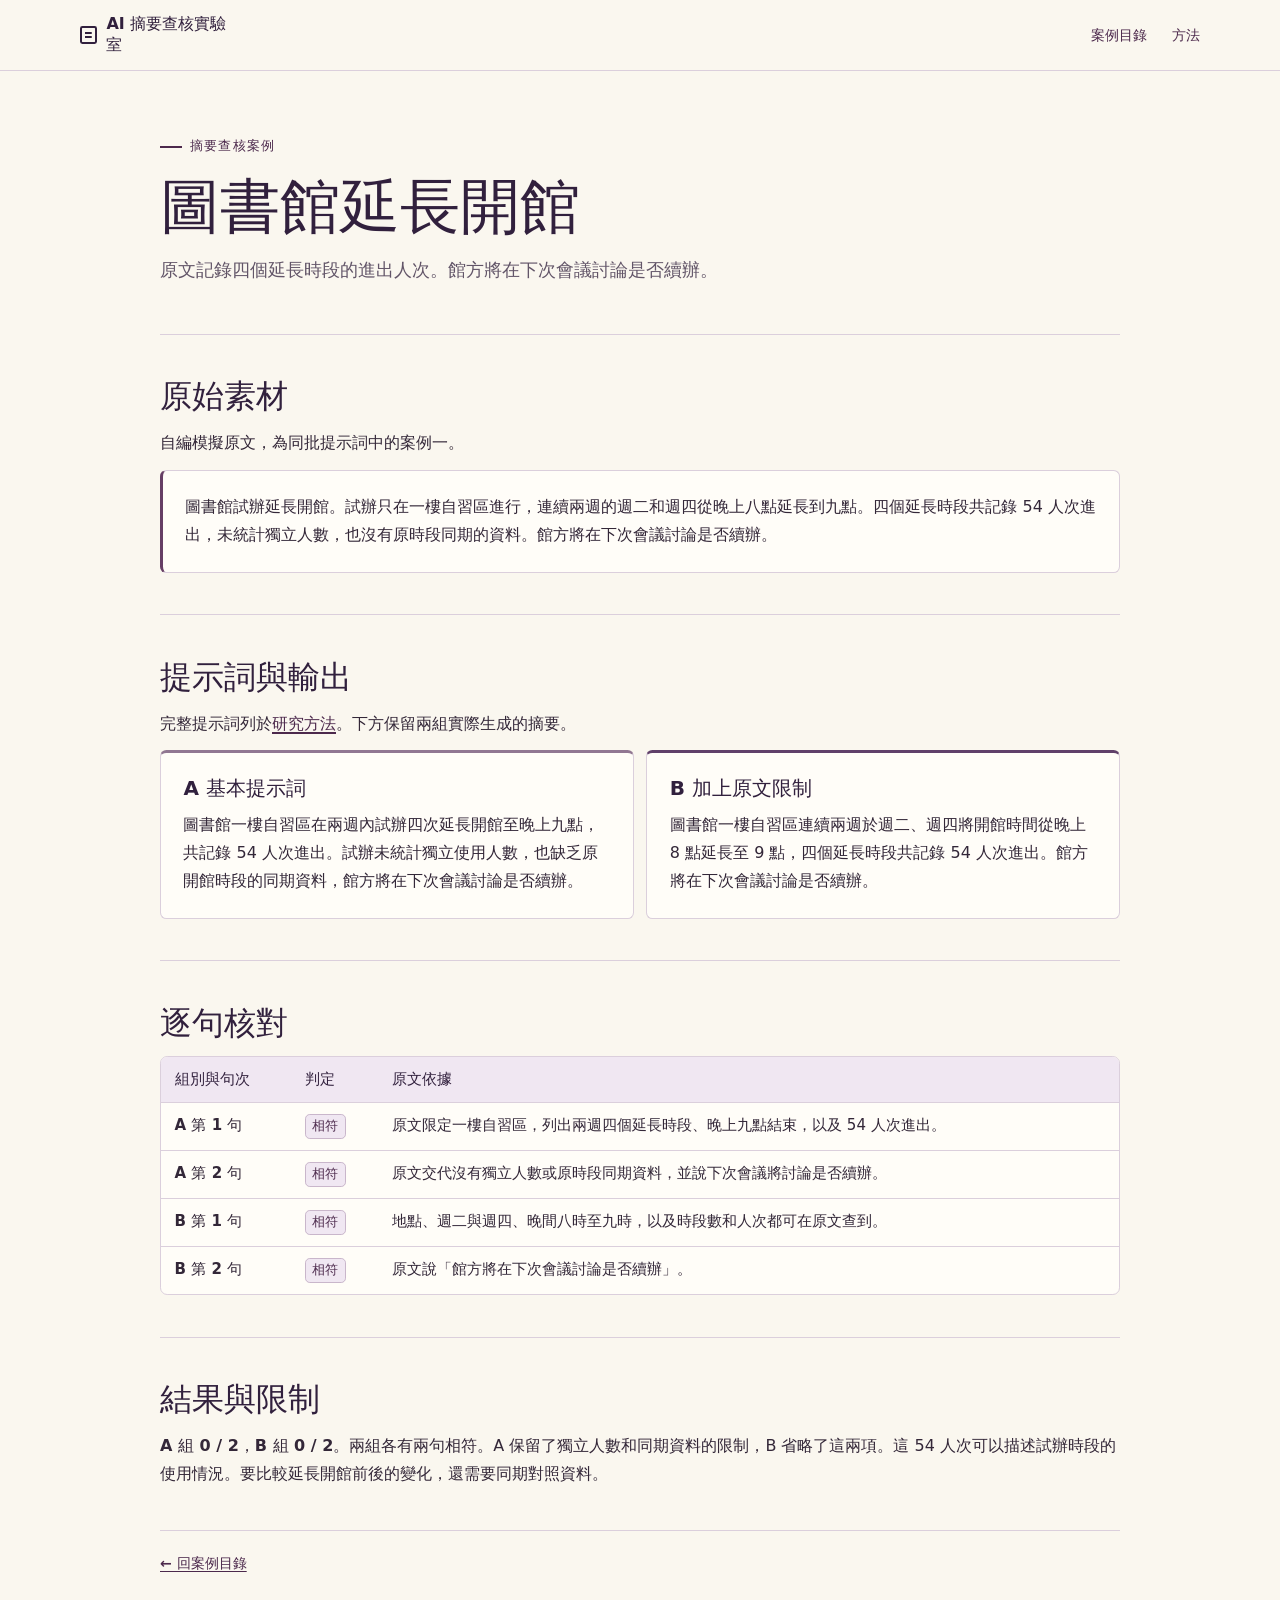
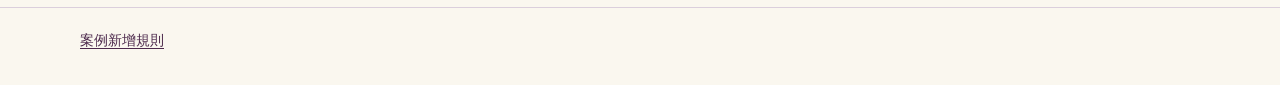
==== cases/library-hours.html @ f0dc340d "Add AI summary audit research site" ====
<!doctype html>
<html lang="zh-Hant">
<head>
  <meta charset="utf-8">
  <meta name="viewport" content="width=device-width, initial-scale=1">
  <meta name="description" content="用兩種提示詞摘要圖書館試辦延長開館的模擬紀錄，再逐句核對。">
  <title>圖書館延長開館｜AI 摘要查核實驗室</title>
  <link rel="stylesheet" href="../assets/style.css">
</head>
<body class="case-page">
  <header class="site-header">
    <div class="site-shell header-inner">
      <a class="brand" href="../index.html">AI 摘要查核實驗室</a>
      <nav class="header-nav" aria-label="主導覽"><a href="../index.html#cases">案例目錄</a><a href="../index.html#method">方法</a></nav>
    </div>
  </header>
  <main class="site-shell case-main">
    <header class="case-heading">
      <p class="eyebrow">摘要查核案例</p>
      <h1>圖書館延長開館</h1>
      <p class="lede">原文記錄四個延長時段的進出人次。館方將在下次會議討論是否續辦。</p>
    </header>
    <div class="case-content">
      <section aria-labelledby="source-heading">
        <h2 id="source-heading">原始素材</h2>
        <p>自編模擬原文，為同批提示詞中的案例一。</p>
        <blockquote class="source-text">圖書館試辦延長開館。試辦只在一樓自習區進行，連續兩週的週二和週四從晚上八點延長到九點。四個延長時段共記錄 54 人次進出，未統計獨立人數，也沒有原時段同期的資料。館方將在下次會議討論是否續辦。</blockquote>
      </section>
      <section aria-labelledby="output-heading">
        <h2 id="output-heading">提示詞與輸出</h2>
        <p>完整提示詞列於<a href="../index.html#method">研究方法</a>。下方保留兩組實際生成的摘要。</p>
        <div class="comparison">
          <div class="condition"><h3>A 基本提示詞</h3><blockquote>圖書館一樓自習區在兩週內試辦四次延長開館至晚上九點，共記錄 54 人次進出。試辦未統計獨立使用人數，也缺乏原開館時段的同期資料，館方將在下次會議討論是否續辦。</blockquote></div>
          <div class="condition"><h3>B 加上原文限制</h3><blockquote>圖書館一樓自習區連續兩週於週二、週四將開館時間從晚上 8 點延長至 9 點，四個延長時段共記錄 54 人次進出。館方將在下次會議討論是否續辦。</blockquote></div>
        </div>
      </section>
      <section aria-labelledby="check-heading">
        <h2 id="check-heading">逐句核對</h2>
        <div class="table-wrap">
          <table class="evidence-table">
            <thead><tr><th scope="col">組別與句次</th><th scope="col">判定</th><th scope="col">原文依據</th></tr></thead>
            <tbody>
              <tr><th scope="row">A 第 1 句</th><td><span class="status">相符</span></td><td>原文限定一樓自習區，列出兩週四個延長時段、晚上九點結束，以及 54 人次進出。</td></tr>
              <tr><th scope="row">A 第 2 句</th><td><span class="status">相符</span></td><td>原文交代沒有獨立人數或原時段同期資料，並說下次會議將討論是否續辦。</td></tr>
              <tr><th scope="row">B 第 1 句</th><td><span class="status">相符</span></td><td>地點、週二與週四、晚間八時至九時，以及時段數和人次都可在原文查到。</td></tr>
              <tr><th scope="row">B 第 2 句</th><td><span class="status">相符</span></td><td>原文說「館方將在下次會議討論是否續辦」。</td></tr>
            </tbody>
          </table>
        </div>
      </section>
      <section aria-labelledby="result-heading">
        <h2 id="result-heading">結果與限制</h2>
        <p><strong>A 組 0 / 2，B 組 0 / 2。</strong>兩組各有兩句相符。A 保留了獨立人數和同期資料的限制，B 省略了這兩項。這 54 人次可以描述試辦時段的使用情況。要比較延長開館前後的變化，還需要同期對照資料。</p>
      </section>
    </div>
    <div class="case-footer"><a href="../index.html#cases">← 回案例目錄</a></div>
  </main>
  <footer class="site-footer"><div class="site-shell"><a href="../AGENTS.md">案例新增規則</a></div></footer>
</body>
</html>
---- assets/style.css ----
:root {
  color-scheme: light;
  --paper: #faf7ef;
  --surface: #fffdf8;
  --ink: #332738;
  --muted: #625568;
  --title: #31203d;
  --plum: #663e65;
  --plum-dark: #4c294c;
  --line: #dbcfdc;
  --lavender: #f0e7f2;
  --page-gutter: clamp(1.125rem, 5vw, 3.5rem);
  font-family: system-ui, -apple-system, "PingFang TC", "Microsoft JhengHei", sans-serif;
  font-synthesis: none;
}

*, *::before, *::after { box-sizing: border-box; }

body {
  margin: 0;
  background: var(--paper);
  color: var(--ink);
  line-height: 1.75;
}

h1, h2, h3, p, blockquote { margin: 0; }

h1, h2, h3 {
  color: var(--title);
  line-height: 1.25;
  text-wrap: balance;
  overflow-wrap: anywhere;
}

h1 { font-size: clamp(2.2rem, 5.2vw, 4.5rem); }
h2 { font-size: clamp(1.45rem, 2.7vw, 2rem); }
h3 { font-size: clamp(1.05rem, 1.85vw, 1.25rem); }

a {
  color: var(--plum-dark);
  text-decoration-thickness: 0.095em;
  text-underline-offset: 0.2em;
  overflow-wrap: anywhere;
}

a:hover { color: var(--plum); }

:focus-visible {
  outline: 3px solid #6f3e77;
  outline-offset: 4px;
}

.skip-link {
  position: absolute;
  inset-block-start: 0.5rem;
  inset-inline-start: 0.5rem;
  z-index: 2;
  padding: 0.5rem 0.75rem;
  transform: translateY(-200%);
  background: var(--surface);
}

.skip-link:focus { transform: translateY(0); }

.site-shell,
.header-inner,
.case-main {
  width: min(calc(100% - 2 * var(--page-gutter)), 70rem);
  margin-inline: auto;
}

.site-shell .header-inner,
.site-shell .case-main { width: 100%; }

.site-header { border-block-end: 1px solid var(--line); }

.header-inner {
  display: flex;
  align-items: center;
  justify-content: space-between;
  gap: 0.65rem 1.75rem;
  flex-wrap: wrap;
  min-height: 4.4rem;
  padding-block: 0.625rem;
}

.brand {
  display: inline-flex;
  min-height: 2.75rem;
  align-items: center;
  gap: 0.6rem;
  color: var(--title);
  font-weight: 750;
  line-height: 1.3;
  text-decoration: none;
}

.brand::before {
  content: "";
  flex: 0 0 1.05rem;
  height: 1.15rem;
  border: 2px solid currentColor;
  border-radius: 0.15rem;
  background: linear-gradient(currentColor, currentColor) 50% 35% / 52% 2px no-repeat,
              linear-gradient(currentColor, currentColor) 50% 68% / 52% 2px no-repeat;
}

.header-nav,
.header-nav ul {
  display: flex;
  flex-wrap: wrap;
  align-items: center;
  gap: 0.1rem clamp(0.8rem, 2.5vw, 1.55rem);
}

.header-nav ul {
  list-style: none;
  padding: 0;
  margin: 0;
}

.header-nav a {
  display: inline-flex;
  align-items: center;
  min-height: 2.75rem;
  padding-block: 0.25rem;
  font-size: 0.9rem;
  font-weight: 650;
  text-decoration: none;
}

.header-nav a:hover,
.brand:hover { text-decoration: underline; }

.hero {
  display: grid;
  grid-template-columns: minmax(0, 1.3fr) minmax(0, 1fr);
  align-items: center;
  gap: clamp(1.5rem, 6vw, 5rem);
  padding-block: clamp(2.375rem, 7vw, 5.75rem);
}

.hero-copy > * + * { margin-block-start: 1rem; }

.eyebrow {
  display: flex;
  align-items: center;
  gap: 0.55rem;
  color: var(--plum-dark);
  font-size: 0.82rem;
  font-weight: 750;
  letter-spacing: 0.08em;
}

.eyebrow::before {
  content: "";
  flex: 0 0 1.35rem;
  height: 2px;
  background: currentColor;
}

.hero h1 {
  font-size: clamp(2.2rem, 4.4vw, 4rem);
  letter-spacing: -0.035em;
}

.lede {
  max-width: 41rem;
  color: var(--muted);
  font-size: clamp(1rem, 1.7vw, 1.125rem);
}

.primary-link {
  display: inline-flex;
  min-height: 3rem;
  align-items: center;
  justify-content: center;
  gap: 0.6rem;
  padding: 0.55rem 1.125rem;
  border: 1px solid transparent;
  border-radius: 0.4rem;
  background: var(--plum-dark);
  color: #fff;
  font-weight: 700;
  text-decoration: none;
}

.primary-link:hover {
  background: var(--plum);
  color: #fff;
}

.result-panel {
  min-width: 0;
  align-self: center;
  padding: clamp(1.15rem, 3.7vw, 2rem);
  border: 1px solid #d8c7dd;
  border-block-start: 4px solid var(--plum);
  border-radius: 0.6rem;
  background: var(--lavender);
  box-shadow: 0 1rem 2.3rem rgb(65 36 70 / 0.07);
}

.result-panel h2 { font-size: clamp(1.2rem, 2.25vw, 1.55rem); }

.result-panel > * + * { margin-block-start: 0.9rem; }

.result-panel > p {
  color: var(--muted);
  font-size: 0.88rem;
  line-height: 1.55;
}

.score-grid {
  display: grid;
  grid-template-columns: repeat(2, minmax(0, 1fr));
  gap: clamp(0.5rem, 1.8vw, 0.85rem);
  padding: 0;
  list-style: none;
}

.score {
  min-width: 0;
  padding: clamp(0.65rem, 2vw, 0.95rem);
  border: 1px solid #e0d5e1;
  border-radius: 0.35rem;
  background: var(--surface);
}

.score > * {
  display: block;
  margin-inline: 0;
  overflow-wrap: anywhere;
}

.score-label {
  color: var(--ink);
  font-size: 0.86rem;
  font-weight: 700;
  line-height: 1.4;
}

.score-value {
  margin-block: 0.3rem;
  color: var(--title);
  font-size: clamp(1.5rem, 3.6vw, 2.65rem);
  font-weight: 750;
  font-variant-numeric: tabular-nums;
  line-height: 1.1;
}

.score small,
.score-caption {
  color: var(--muted);
  font-size: 0.82rem;
  line-height: 1.45;
}

.catalog, .method, .findings {
  padding-block: clamp(1.65rem, 4vw, 2.85rem);
  border-block-start: 1px solid var(--line);
  scroll-margin-block-start: 1rem;
}

.catalog > * + *, .method > * + *, .findings > * + * {
  margin-block-start: 0.85rem;
}

.case-list {
  display: grid;
  gap: 0.7rem;
  padding: 0;
  list-style: none;
}

.case-card {
  display: flex;
  align-items: center;
  justify-content: space-between;
  gap: 0.75rem 1.35rem;
  padding: clamp(0.875rem, 3.5vw, 1.375rem) clamp(0.85rem, 3.5vw, 1.5rem);
  border: 1px solid var(--line);
  border-inline-start: 3px solid var(--plum);
  border-radius: 0.45rem;
  background: var(--surface);
  text-decoration: none;
}

.case-card:hover {
  border-color: var(--plum);
  background: #f8f0f8;
}

.case-card:hover h3 { text-decoration: underline; }

.case-copy p,
.case-card p {
  margin-block-start: 0.35rem;
  color: var(--muted);
  font-size: 0.91rem;
  line-height: 1.55;
}

.case-arrow {
  display: grid;
  flex: 0 0 2.2rem;
  width: 2.2rem;
  height: 2.2rem;
  place-items: center;
  border: 1px solid var(--line);
  border-radius: 50%;
  background: var(--paper);
  color: var(--plum-dark);
  font-size: 1.15rem;
  line-height: 1;
}

.method > p, .method > ol, .method > ul, .findings > p, .findings > ul, .prompt-list {
  max-width: 52rem;
}

.prompt-list {
  padding: clamp(0.85rem, 3.3vw, 1.4rem);
  border: 1px solid var(--line);
  border-inline-start: 3px solid var(--plum);
  border-radius: 0.4rem;
  background: var(--surface);
}

.prompt-list dt {
  color: var(--title);
  font-weight: 750;
}

.prompt-list dd { margin: 0.2rem 0 0; }

.prompt-list dd + dt {
  margin-block-start: 0.8rem;
  padding-block-start: 0.7rem;
  border-block-start: 1px solid var(--line);
}

.method ol, .method ul, .findings ul, .case-content ol, .case-content ul {
  padding-inline-start: 1.55rem;
}

.method li + li, .findings li + li, .case-content li + li { margin-block-start: 0.35rem; }

.method li::marker, .findings li::marker, .case-content li::marker { color: var(--plum); }

.site-footer, .case-footer {
  padding-block: 1.25rem 2rem;
  border-block-start: 1px solid var(--line);
  color: var(--muted);
  font-size: 0.88rem;
}

.case-main { max-width: 60rem; }

.case-heading {
  padding-block: clamp(2rem, 6vw, 4rem) clamp(1.75rem, 5vw, 3rem);
}

.case-heading > * + * { margin-block-start: 0.65rem; }

.case-heading h1 { font-size: clamp(2rem, 5vw, 3.75rem); }

.case-heading p { max-width: 44rem; }

.case-content > section {
  padding-block: clamp(1.45rem, 4.5vw, 2.6rem);
  border-block-start: 1px solid var(--line);
  scroll-margin-block-start: 1rem;
}

.case-content section > * + * { margin-block-start: 0.8rem; }

.source-text,
.method blockquote,
.condition {
  padding: clamp(0.9rem, 3.3vw, 1.4rem);
  border: 1px solid var(--line);
  border-radius: 0.4rem;
  background: var(--surface);
  overflow-wrap: anywhere;
}

.source-text, .method blockquote { border-inline-start: 3px solid var(--plum); }

blockquote p + p { margin-block-start: 0.5rem; }

.comparison {
  display: grid;
  grid-template-columns: repeat(2, minmax(0, 1fr));
  gap: 0.8rem;
}

.condition { border-block-start: 3px solid #917792; }

.condition + .condition { border-block-start-color: #60406a; }

.condition > * + * { margin-block-start: 0.65rem; }

.condition blockquote { color: var(--ink); }

.case-content pre {
  white-space: pre-wrap;
  overflow-wrap: anywhere;
  font: inherit;
}

.table-wrap {
  max-width: 100%;
  overflow-x: auto;
  border: 1px solid var(--line);
  border-radius: 0.45rem;
  background: var(--surface);
}

.evidence-table {
  width: 100%;
  border-collapse: collapse;
  text-align: start;
  font-size: 0.94rem;
  line-height: 1.55;
  overflow-wrap: anywhere;
}

.evidence-table caption {
  padding: 0.8rem 0.85rem;
  text-align: start;
  font-weight: 700;
}

.evidence-table th, .evidence-table td {
  padding: 0.7rem clamp(0.35rem, 1.3vw, 0.85rem);
  text-align: start;
  vertical-align: top;
}

.evidence-table thead {
  background: var(--lavender);
  color: var(--title);
}

.evidence-table thead th:nth-child(-n + 2),
.evidence-table th[scope="row"] { white-space: nowrap; }

.evidence-table tbody tr { border-block-start: 1px solid var(--line); }

.status {
  display: inline-block;
  padding: 0.15em 0.5em;
  border: 1px solid #c9b6cb;
  border-radius: 0.3rem;
  background: var(--lavender);
  color: var(--plum-dark);
  font-size: 0.83rem;
  font-weight: 750;
  line-height: 1.4;
  white-space: nowrap;
}

.status.match, .status-match, .status--supported {
  border-color: #a9c6b8;
  background: #e7f3ea;
  color: #21553d;
}

.status.conflict, .status-conflict, .status--conflict {
  border-color: #dbb4b9;
  background: #fbe8e8;
  color: #81333b;
}

.status.unmentioned, .status-unmentioned, .status--unsupported {
  border-color: #d9c097;
  background: #f9edd7;
  color: #664519;
}

.case-footer a { font-weight: 700; }

@media (max-width: 47rem) {
  .hero { grid-template-columns: 1fr; }
  .hero h1 { max-width: 16em; }
}

@media (max-width: 37rem) {
  .comparison { grid-template-columns: 1fr; }
}

@media (max-width: 30rem) {
  .header-inner { min-height: auto; }
  .header-nav { width: 100%; }
  .header-nav a { min-height: 2.4rem; }
  .hero h1 { font-size: clamp(1.65rem, 8vw, 2.2rem); }
  .hero-copy > * + * { margin-block-start: 0.75rem; }
  .case-card { align-items: flex-start; }
  .evidence-table { font-size: 0.87rem; }
}
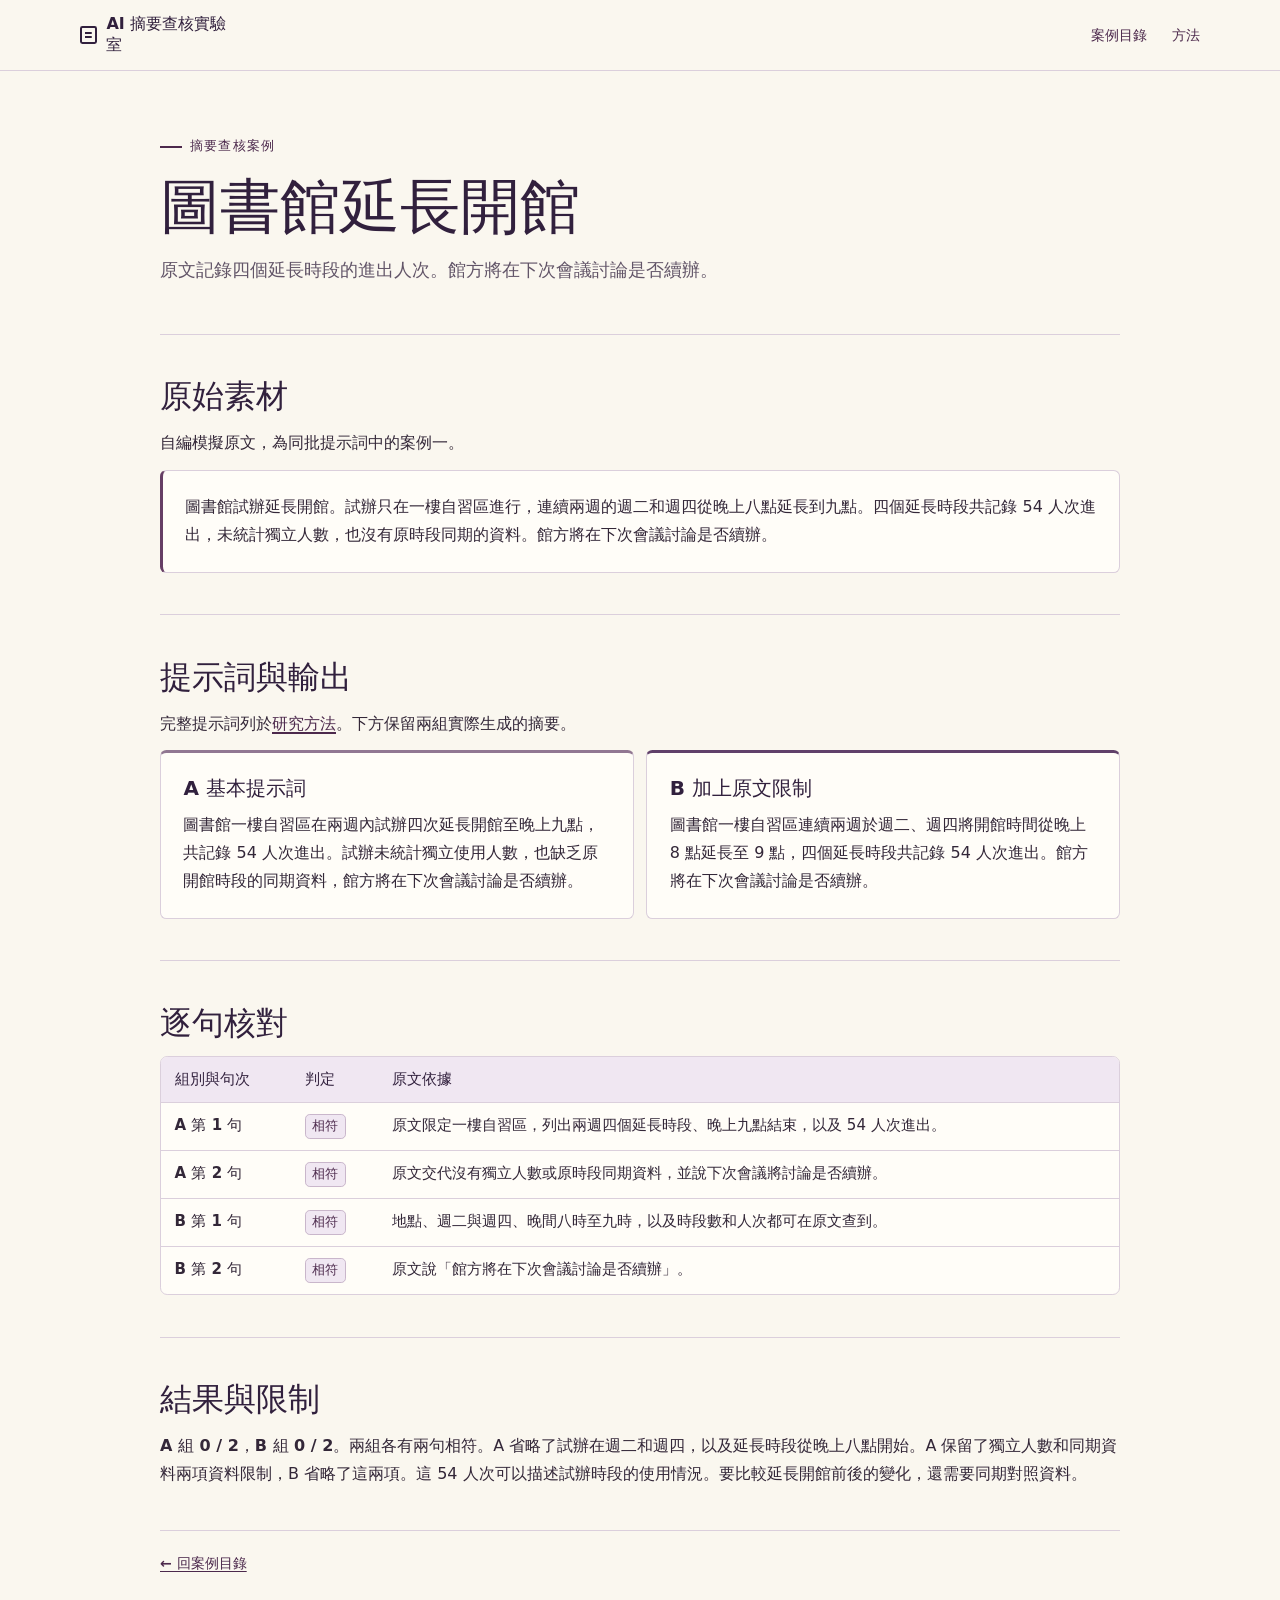
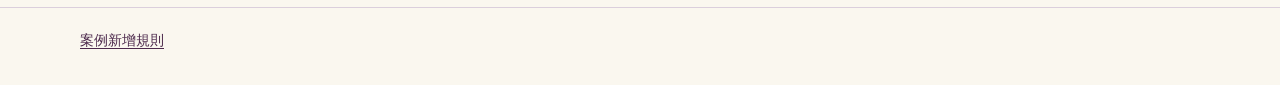
==== commit cc6d6834: "Clarify experiment procedure and scope omissions" ====
--- a/cases/library-hours.html
+++ b/cases/library-hours.html
@@ -50,7 +50,7 @@
       </section>
       <section aria-labelledby="result-heading">
         <h2 id="result-heading">結果與限制</h2>
-        <p><strong>A 組 0 / 2，B 組 0 / 2。</strong>兩組各有兩句相符。A 保留了獨立人數和同期資料的限制，B 省略了這兩項。這 54 人次可以描述試辦時段的使用情況。要比較延長開館前後的變化，還需要同期對照資料。</p>
+        <p><strong>A 組 0 / 2，B 組 0 / 2。</strong>兩組各有兩句相符。A 省略了試辦在週二和週四，以及延長時段從晚上八點開始。A 保留了獨立人數和同期資料兩項資料限制，B 省略了這兩項。這 54 人次可以描述試辦時段的使用情況。要比較延長開館前後的變化，還需要同期對照資料。</p>
       </section>
     </div>
     <div class="case-footer"><a href="../index.html#cases">← 回案例目錄</a></div>
